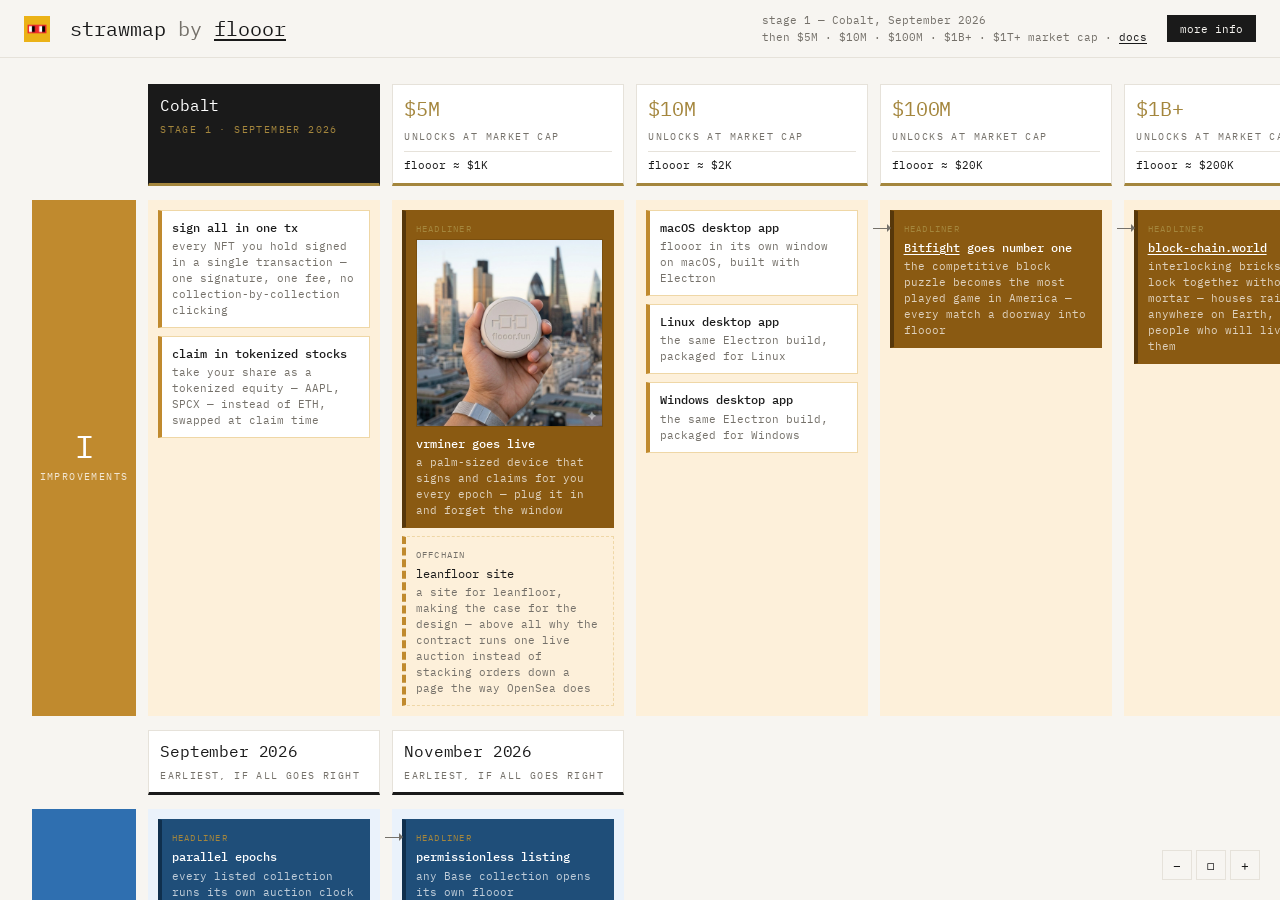
==== index.html @ d6b33f7a "Show the flooor price under each market cap $1M of market cap is a $200 flooor, so each stage head n" ====
<!DOCTYPE html>
<html lang="en">
<head>
  <meta charset="UTF-8">
  <meta name="viewport" content="width=device-width, initial-scale=1.0">
  <title>flooor strawmap — draft protocol roadmap</title>
  <meta name="description" content="A work-in-progress draft roadmap for the flooor protocol on Base. Stage 1 is Cobalt in September 2026; the stages after it unlock at $5M, $10M, $100M, $1B+ and $1T+ market cap. Covering the improvements and listings layers.">
  <meta name="keywords" content="flooor, flooor.fun, roadmap, strawmap, NFT auction, Base, royalties, sign and claim, vault, market cap milestones, protocol roadmap">
  <meta name="author" content="flooor">

  <!-- Open Graph -->
  <meta property="og:type" content="website">
  <meta property="og:title" content="flooor strawmap — draft protocol roadmap">
  <meta property="og:description" content="A strawman roadmap for the flooor protocol. Cobalt in September, then $5M, $10M, $100M, $1B+ and $1T+ market cap.">
  <meta property="og:url" content="https://omgbbqhaxx.github.io/flooorstrawmap/">
  <meta property="og:site_name" content="flooor strawmap">
  <meta property="og:image" content="https://omgbbqhaxx.github.io/flooorstrawmap/og-card.png">
  <meta property="og:image:width" content="1200">
  <meta property="og:image:height" content="630">

  <!-- Twitter Card -->
  <meta name="twitter:card" content="summary_large_image">
  <meta name="twitter:title" content="flooor strawmap — draft protocol roadmap">
  <meta name="twitter:description" content="A strawman roadmap for the flooor protocol. Cobalt in September, then $5M, $10M, $100M, $1B+ and $1T+ market cap.">
  <meta name="twitter:image" content="https://omgbbqhaxx.github.io/flooorstrawmap/og-card.png">

  <!-- Favicon (SVG) -->
  <link rel="icon" type="image/png" href="logo.png">

  <!-- Canonical -->
  <link rel="canonical" href="https://omgbbqhaxx.github.io/flooorstrawmap/">

  <link rel="stylesheet" href="shared.css">
  <style>
    body { overflow: hidden; }

    /* ── Site Header ── */
    .site-header {
      position: fixed;
      top: 0; left: 0; right: 0;
      z-index: 100;
      display: flex;
      align-items: center;
      gap: 1.25rem;
      padding: 0.75rem 1.5rem;
      background: rgba(247, 245, 241, 0.92);
      backdrop-filter: blur(8px);
      border-bottom: 1px solid var(--hairline);
    }
    .site-header .brand-logo { height: 26px; width: auto; flex-shrink: 0; }
    .site-header .header-title {
      font-size: 1.25rem;
      font-weight: 400;
      color: var(--fg);
      line-height: 1.2;
    }
    .site-header .header-title span { color: var(--fg-dim); }
    .site-header .header-title a {
      color: var(--fg);
      text-decoration: underline;
      text-underline-offset: 3px;
    }
    .site-header .header-meta {
      margin-left: auto;
      display: flex;
      gap: 1.75rem;
      font-size: 0.6875rem;
      color: var(--fg-dim);
      flex-shrink: 0;
    }
    .site-header .header-meta div { line-height: 1.5; }
    .site-header .header-meta a {
      color: var(--fg);
      text-decoration: underline;
      text-underline-offset: 2px;
    }

    /* ── Full-screen map ── */
    .map {
      position: fixed;
      inset: 0;
      top: 52px;
      background: var(--bg);
      overflow: auto;
      cursor: grab;
      overscroll-behavior: contain;
    }
    .map.dragging { cursor: grabbing; }
    .map-inner {
      padding: 2rem 2rem 5rem;
      width: max-content;
      transform-origin: 0 0;
    }

    /* ── Layer palettes ── */
    :root {
      --l-band:  #eaf2fb;  --l-line: #b7d1ec;  --l-ink: #1f4e79;  --l-chip: #2f6fb0;
      --r-band:  #f6ffdb;  --r-line: #dcf39a;  --r-ink: #2c3d00;  --r-chip: #cdff04;
      --i-band:  #fdf0da;  --i-line: #efd7a6;  --i-ink: #8a5a12;  --i-chip: #c08a2e;
    }

    /* ── Grid ── */
    .grid {
      display: grid;
      grid-template-columns: 104px repeat(6, 232px);
      column-gap: 12px;
      row-gap: 14px;
      align-items: stretch;
    }

    .corner { border: 0; }

    .col-head {
      padding: 0.45rem 0.7rem 0.5rem;
      background: #fff;
      border: 1px solid var(--hairline);
      border-bottom: 3px solid var(--fg);
      display: flex;
      flex-direction: column;
      gap: 2px;
    }
    .col-head .name { font-size: 1rem; letter-spacing: -0.01em; }
    .col-head .date {
      font-size: 0.625rem;
      text-transform: uppercase;
      letter-spacing: 0.14em;
      color: var(--fg-dim);
    }
    .col-head.is-next {
      background: var(--fg);
      border-color: var(--fg);
      border-bottom-color: var(--gold);
    }
    .col-head.is-next .name { color: #fff; }
    .col-head.is-next .date { color: var(--gold); }
    .col-head .floor {
      margin-top: 4px;
      padding-top: 4px;
      border-top: 1px solid var(--hairline);
      font-size: 0.6875rem;
      color: var(--fg);
    }
    .col-head.is-cap { border-bottom-color: var(--gold); }
    .col-head.is-cap .name { color: var(--gold); font-size: 1.25rem; }

    /* ── Month band — same treatment as the stage heads ── */
    .col-head.is-month { align-self: end; }

    /* ── Row labels ── */
    .row-label {
      display: flex;
      flex-direction: column;
      justify-content: center;
      align-items: center;
      gap: 6px;
      padding: 0.75rem 0.25rem;
      color: #fff;
      text-align: center;
    }
    .row-label .letter { font-size: 2rem; line-height: 1; }
    .row-label .what {
      font-size: 0.625rem;
      text-transform: uppercase;
      letter-spacing: 0.14em;
      color: rgba(255, 255, 255, 0.8);
    }
    .row-label--l { background: var(--l-chip); }
    .row-label--r {
      background: var(--r-chip);
      color: #1a1a1a;
      grid-column: 1;
      grid-row: 5;
    }
    .row-label--r .what { color: rgba(26, 26, 26, 0.68); }
    .row-label--i { background: var(--i-chip); }

    /* ── Cells ── */
    .cell {
      display: flex;
      flex-direction: column;
      gap: 8px;
      padding: 10px;
      position: relative;
    }
    .cell--l { background: var(--l-band); }
    .cell--r { background: var(--r-band); grid-row: 5; }
    .cell--i { background: var(--i-band); }

    /* ── Boxes ── */
    .box {
      position: relative;
      background: #fff;
      padding: 0.5rem 0.6rem;
      font-size: 0.75rem;
      line-height: 1.45;
      border: 1px solid var(--hairline);
      border-left: 4px solid var(--hairline);
    }
    .cell--l .box { border-color: var(--l-line); border-left-color: var(--l-chip); }
    .cell--r .box { border-color: var(--r-line); border-left-color: var(--r-chip); }
    .cell--i .box { border-color: var(--i-line); border-left-color: var(--i-chip); }

    .box img {
      display: block;
      width: 100%;
      height: auto;
      margin-bottom: 0.5rem;
      border: 1px solid rgba(0, 0, 0, 0.12);
    }
    .box .t { display: block; font-weight: 500; }
    .box .n { display: block; margin-top: 3px; font-size: 0.6875rem; color: var(--fg-dim); }
    .box .tag {
      display: inline-block;
      margin-bottom: 4px;
      font-size: 0.5625rem;
      text-transform: uppercase;
      letter-spacing: 0.14em;
    }

    /* headliners — saturated layer color */
    .box--head { color: #fff; border-width: 1px; border-left-width: 4px; }
    .box--head .t, .box--head .t a { color: #fff; }
    .box a {
      color: inherit;
      text-decoration: underline;
      text-underline-offset: 2px;
      text-decoration-thickness: 1px;
    }
    .cell--l .box--head { background: var(--l-ink); border-color: var(--l-ink); border-left-color: #0f2f4d; }
    .cell--r .box--head { background: var(--r-ink); border-color: var(--r-ink); border-left-color: var(--r-chip); }
    .cell--i .box--head { background: var(--i-ink); border-color: var(--i-ink); border-left-color: #56370a; }
    .box--head .n { color: rgba(255, 255, 255, 0.72); }
    .box--head .tag { color: var(--gold); }

    /* offchain — dashed, no fill */
    .box--off { background: transparent; border-style: dashed; border-left-style: dashed; }
    .box--off .t { font-weight: 400; }
    .box--off .tag { color: var(--fg-dim); }


    /* dependency arrow into the previous column */
    .box--dep::before {
      content: '';
      position: absolute;
      left: -21px;
      top: 1.05rem;
      width: 17px;
      height: 1px;
      background: var(--fg-dim);
    }
    .box--dep::after {
      content: '';
      position: absolute;
      left: -7px;
      top: 0.8rem;
      border: 4px solid transparent;
      border-left-color: var(--fg-dim);
    }

    /* ── North stars ── */
    .row-label--n {
      background: #111;
      grid-column: 1;
      grid-row: 6;
    }
    .nsband {
      grid-column: 2 / span 6;
      grid-row: 6;
      background: #111;
      padding: 12px;
      display: flex;
      gap: 10px;
    }
    .nsband .ns { flex: 1; }
    .ns {
      flex: 1;
      display: flex;
      flex-direction: column;
      justify-content: center;
      background: #000;
      color: #fff;
      border-left: 4px solid var(--gold);
      padding: 0.55rem 0.7rem;
      font-size: 0.8125rem;
      line-height: 1.4;
    }
    .ns .step {
      display: inline-block;
      min-width: 1.15rem;
      margin-right: 0.4rem;
      color: var(--gold);
      font-size: 0.6875rem;
    }
    .ns a { color: inherit; text-decoration: underline; text-underline-offset: 2px; }
    .ns small {
      display: block;
      margin-top: 3px;
      font-size: 0.6875rem;
      color: rgba(255, 255, 255, 0.6);
    }

    /* ── Tasks ── */
    .row-label--t {
      background: #1a1a1a;
      grid-column: 1;
      grid-row: 7;
    }
    .tasksband {
      grid-column: 2 / span 6;
      grid-row: 7;
      background: #1a1a1a;
      padding: 12px;
      display: flex;
      gap: 10px;
    }
    .task {
      flex: 1;
      position: relative;
      display: flex;
      flex-direction: column;
      justify-content: center;
      background: transparent;
      border: 1px solid rgba(255, 255, 255, 0.16);
      padding: 0.55rem 0.7rem 0.55rem 2.1rem;
      color: #fff;
      font-size: 0.8125rem;
      line-height: 1.4;
    }
    .task .box-check {
      position: absolute;
      left: 0.7rem;
      top: 0.55rem;
      font-size: 0.875rem;
      color: rgba(255, 255, 255, 0.4);
    }
    .task-t { display: block; }
    .task-n {
      display: block;
      margin-top: 3px;
      font-size: 0.6875rem;
      color: rgba(255, 255, 255, 0.6);
    }
    .task-r {
      display: block;
      margin-top: 5px;
      font-size: 0.625rem;
      text-transform: uppercase;
      letter-spacing: 0.1em;
      color: rgba(255, 255, 255, 0.45);
    }

    /* ── Legend ── */
    .legend {
      margin-top: 1.5rem;
      display: flex;
      flex-wrap: wrap;
      gap: 1.25rem;
      align-items: center;
      font-size: 0.6875rem;
      color: var(--fg-dim);
      border-top: 1px solid var(--hairline);
      padding-top: 0.75rem;
      padding-right: 7rem;
      max-width: 1620px;
    }
    .legend .key { display: inline-flex; align-items: center; gap: 0.45rem; }
    .swatch {
      width: 22px; height: 12px;
      border: 1px solid var(--l-line);
      border-left: 3px solid var(--l-chip);
      background: #fff;
    }
    .swatch--head { background: var(--l-ink); border-color: var(--l-ink); border-left-color: #0f2f4d; }
    .swatch--off { background: transparent; border-style: dashed; }
    .swatch--ns { background: #000; border-color: #000; border-left-color: var(--gold); }
    .swatch--arrow { border: 0; background: transparent; width: 22px; text-align: center; }
    .legend .rev { margin-left: auto; color: var(--faint); }


    /* ── Zoom ── */
    .zoom {
      position: fixed;
      right: 1.25rem;
      bottom: 1.25rem;
      z-index: 120;
      display: flex;
      gap: 4px;
    }
    .zoom button {
      width: 30px; height: 30px;
      background: var(--bg);
      border: 1px solid var(--hairline);
      color: var(--fg);
      font-family: var(--font-body);
      font-size: 0.8125rem;
      cursor: pointer;
    }
    .zoom button:hover { border-color: var(--fg); }

    /* ── Toggle button ── */
    .toggle-btn {
      background: var(--fg);
      color: var(--bg);
      border: 1px solid var(--fg);
      padding: 0.35rem 0.75rem;
      font-family: var(--font-body);
      font-size: 0.6875rem;
      cursor: pointer;
      flex-shrink: 0;
    }
    .toggle-btn:hover { opacity: 0.8; }

    /* ── Scrim ── */
    .scrim {
      position: fixed;
      inset: 0;
      z-index: 300;
      background: rgba(26, 26, 26, 0.15);
      opacity: 0;
      pointer-events: none;
      transition: opacity 0.35s ease;
    }
    .scrim.open { opacity: 1; pointer-events: auto; }

    /* ── Sidebar ── */
    .sidebar {
      position: fixed;
      top: 0; right: 0; bottom: 0;
      z-index: 400;
      width: min(420px, 90vw);
      background: rgba(247, 245, 241, 0.86);
      backdrop-filter: blur(16px);
      transform: translateX(100%);
      transition: transform 0.4s cubic-bezier(0.34, 1.56, 0.64, 1);
      overflow-y: auto;
      padding: var(--space-md);
      display: flex;
      flex-direction: column;
    }
    .sidebar.open { transform: translateX(0); }
    .sidebar-close {
      align-self: flex-end;
      background: var(--fg);
      color: var(--bg);
      border: 1px solid var(--fg);
      font-family: var(--font-body);
      font-size: 0.6875rem;
      padding: 0.35rem 0.75rem;
      cursor: pointer;
      margin-bottom: var(--space-md);
    }
    .sidebar-close:hover { opacity: 0.8; }
    .sidebar ol, .sidebar ul { padding-left: 1.5rem; margin: 0.5rem 0; }
    .sidebar li { margin-bottom: 0.5rem; }

    /* ── Footer (mobile only) ── */
    .site-footer { display: none; }

    @media (max-width: 768px) {
      .site-header { gap: 0.75rem; }
      .site-header .header-meta { display: none; }
      .site-header .header-title { flex: 1; font-size: 1rem; }
      .site-header .toggle-btn { display: none; }
      .zoom { bottom: 3.75rem; }
      .site-footer {
        display: flex;
        position: fixed;
        bottom: 0; left: 0; right: 0;
        z-index: 100;
        padding: 0.6rem 1.5rem;
        background: rgba(247, 245, 241, 0.92);
        backdrop-filter: blur(8px);
        border-top: 1px solid var(--hairline);
        font-size: 0.6875rem;
        color: var(--fg-dim);
        justify-content: space-between;
        align-items: center;
      }
      .site-footer div { line-height: 1.5; }
      .site-footer a { color: var(--fg); text-decoration: underline; text-underline-offset: 2px; }
    }
  </style>
</head>
<body>

  <!-- Header -->
  <header class="site-header">
    <img src="logo.png" alt="flooor" class="brand-logo">
    <div class="header-title">
      strawmap <span>by</span> <a href="https://flooor.fun" target="_blank">flooor</a>
    </div>
    <div class="header-meta">
      <div>
        <div class="label">stage 1 — Cobalt, September 2026</div>
        <div>then $5M · $10M · $100M · $1B+ · $1T+ market cap · <a href="https://vrnouns.gitbook.io/flooor" target="_blank">docs</a></div>
      </div>
    </div>
    <div style="flex-shrink:0">
      <button class="toggle-btn" id="toggleBtn">more info</button>
    </div>
  </header>

  <!-- Full-screen map -->
  <div class="map" id="map">
    <div class="map-inner" id="mapInner">
      <div class="grid">

        <!-- ── Column heads ── -->
        <div class="corner"></div>
        <div class="col-head is-next">
          <div class="name">Cobalt</div>
          <div class="date">stage 1 &middot; September 2026</div>
        </div>
        <div class="col-head is-cap">
          <div class="name">$5M</div>
          <div class="date">unlocks at market cap</div>
          <div class="floor">flooor &asymp; $1K</div>
        </div>
        <div class="col-head is-cap">
          <div class="name">$10M</div>
          <div class="date">unlocks at market cap</div>
          <div class="floor">flooor &asymp; $2K</div>
        </div>
        <div class="col-head is-cap">
          <div class="name">$100M</div>
          <div class="date">unlocks at market cap</div>
          <div class="floor">flooor &asymp; $20K</div>
        </div>
        <div class="col-head is-cap">
          <div class="name">$1B+</div>
          <div class="date">unlocks at market cap</div>
          <div class="floor">flooor &asymp; $200K</div>
        </div>
        <div class="col-head is-cap">
          <div class="name">$1T+</div>
          <div class="date">unlocks at market cap</div>
          <div class="floor">flooor &asymp; $200M</div>
        </div>

        <!-- ── I — improvements layer ── -->
        <div class="row-label row-label--i">
          <div class="letter">I</div>
          <div class="what">improvements</div>
        </div>
        <div class="cell cell--i">
          <div class="box"><span class="t">sign all in one tx</span><span class="n">every NFT you hold signed in a single transaction — one signature, one fee, no collection-by-collection clicking</span></div>
          <div class="box"><span class="t">claim in tokenized stocks</span><span class="n">take your share as a tokenized equity — AAPL, SPCX — instead of ETH, swapped at claim time</span></div>
        </div>
        <div class="cell cell--i">
          <div class="box box--head"><span class="tag">headliner</span><img src="vrminer.jpeg" alt="the flooor miner, palm-sized, held against a city skyline"><span class="t">vrminer goes live</span><span class="n">a palm-sized device that signs and claims for you every epoch — plug it in and forget the window</span></div>
          <div class="box box--off"><span class="tag">offchain</span><span class="t">leanfloor site</span><span class="n">a site for leanfloor, making the case for the design — above all why the contract runs one live auction instead of stacking orders down a page the way OpenSea does</span></div>
        </div>
        <div class="cell cell--i">
          <div class="box"><span class="t">macOS desktop app</span><span class="n">flooor in its own window on macOS, built with Electron</span></div>
          <div class="box"><span class="t">Linux desktop app</span><span class="n">the same Electron build, packaged for Linux</span></div>
          <div class="box"><span class="t">Windows desktop app</span><span class="n">the same Electron build, packaged for Windows</span></div>
        </div>
        <div class="cell cell--i">
          <div class="box box--head box--dep"><span class="tag">headliner</span><span class="t"><a href="https://omgbbqhaxx.github.io/Bitfight/" target="_blank">Bitfight</a> goes number one</span><span class="n">the competitive block puzzle becomes the most played game in America — every match a doorway into flooor</span></div>
        </div>
        <div class="cell cell--i">
          <div class="box box--head box--dep"><span class="tag">headliner</span><span class="t"><a href="https://block-chain.world" target="_blank">block-chain.world</a></span><span class="n">interlocking bricks that lock together without mortar — houses raised anywhere on Earth, by the people who will live in them</span></div>
        </div>
        <div class="cell cell--i">
          <div class="box"><span class="t"><a href="https://omgbbqhaxx.github.io/nounfusor/" target="_blank">nounfusor</a></span><span class="n">deuterium nuclear fusion reactor infrastructure for everyone, switched on</span></div>
          <div class="box box--head box--dep"><span class="tag">headliner</span><span class="t">intercontinental rocket shipping</span><span class="n">reusable rockets moving freight continent to continent — land, refuel, fly again the same day</span></div>
        </div>

        <!-- ── month band, between the two layers ── -->
        <div class="corner"></div>
        <div class="col-head is-month">
          <div class="name">September 2026</div>
          <div class="date">earliest, if all goes right</div>
        </div>
        <div class="col-head is-month">
          <div class="name">November 2026</div>
          <div class="date">earliest, if all goes right</div>
        </div>
        <div class="corner"></div>
        <div class="corner"></div>
        <div class="corner"></div>
        <div class="corner"></div>

        <!-- ── B — base listings layer ── -->
        <div class="row-label row-label--l">
          <div class="letter">B</div>
          <div class="what">base listings</div>
        </div>
        <div class="cell cell--l">
          <div class="box box--head"><span class="tag">headliner</span><span class="t">parallel epochs</span><span class="n">every listed collection runs its own auction clock</span></div>
          <div class="box"><span class="t">guarded sign &amp; claim</span><span class="n">pre-flight simulation, decoded reverts</span></div>
          <div class="box"><span class="t">anti-snipe extension</span><span class="n">late bid pushes settlement by a few minutes</span></div>
        </div>
        <div class="cell cell--l">
          <div class="box box--head box--dep"><span class="tag">headliner</span><span class="t">permissionless listing</span><span class="n">any Base collection opens its own flooor</span></div>
          <div class="box"><span class="t">bid escrow &amp; auto-refund</span><span class="n">outbid funds return in the same tx</span></div>
          <div class="box box--off"><span class="tag">offchain</span><span class="t">listing review queue</span><span class="n">spam and copymint filtering</span></div>
        </div>


        <!-- ── R — robinhood layer ── -->
        <div class="row-label row-label--r">
          <div class="letter">R</div>
          <div class="what">robinhood</div>
        </div>
        <div class="cell cell--r">
          <div class="box box--head"><span class="tag">headliner</span><span class="t">robinhood tokenized stocks</span><span class="n">the equities behind a claim — AAPL, SPCX and the rest — sourced as Robinhood tokenized stock</span></div>
        </div>

        <!-- ── north stars, a band under the timeline ── -->
        <div class="row-label row-label--n">
          <div class="letter">E</div>
          <div class="what">ethereum</div>
        </div>
        <div class="nsband">
          <div class="ns"><span class="step">1</span>Ethereum mainnet<small>the auction contract deployed on L1, next to the collections flooor wants — Base stays the cheap default</small></div>
          <div class="ns"><span class="step">2</span>Nouns<small>a flooor for <a href="https://nouns.wtf" target="_blank">nouns.wtf</a>, running beside the DAO's own one-Noun-a-day auction</small></div>
          <div class="ns"><span class="step">3</span>MAYC<small>the first Yuga-scale listing — a Mutant floor that prints daily instead of on every marketplace's whim</small></div>
          <div class="ns"><span class="step">4</span>BAYC<small>10,000 Apes, the floor the whole market quotes, set once a day by an auction</small></div>
          <div class="ns"><span class="step">5</span>CryptoPunks<small>the oldest floor onchain and the hardest to earn — the listing that proves the model</small></div>
        </div>

        <!-- ── tasks, a band under the map ── -->
        <div class="row-label row-label--t">
          <div class="letter">T</div>
          <div class="what">tasks</div>
        </div>
        <div class="tasksband">
          <div class="task">
            <span class="box-check">&#9633;</span>
            <span class="task-t">reach the Warplets holders</span>
            <span class="task-n">cast on Farcaster so every Warplets owner knows they can sign and claim their share through flooor</span>
            <span class="task-r">reward &mdash; a cut of the epochs it brings in</span>
          </div>
        </div>
      </div>

      <!-- Legend -->
      <div class="legend">
        <span class="key"><span class="swatch swatch--head"></span> headliner — one per layer, per release</span>
        <span class="key"><span class="swatch"></span> onchain upgrade</span>
        <span class="key"><span class="swatch swatch--off"></span> offchain work</span>
        <span class="key"><span class="swatch swatch--ns"></span> north star</span>
        <span class="key"><span class="swatch swatch--arrow">→</span> builds on the box to its left</span>
        <span class="rev">draft · rev. 2026-08-29 · stages unlock at market cap, not on a date</span>
      </div>
    </div>
  </div>

  <!-- Zoom -->
  <div class="zoom">
    <button id="zoomOut" aria-label="Zoom out">−</button>
    <button id="zoomReset" aria-label="Reset zoom">◻</button>
    <button id="zoomIn" aria-label="Zoom in">+</button>
  </div>

  <!-- Scrim -->
  <div class="scrim" id="scrim"></div>

  <!-- Sidebar -->
  <aside class="sidebar" id="sidebar" role="complementary" aria-label="About the flooor strawmap">
    <button class="sidebar-close" id="closeBtn" aria-label="Close sidebar">close ×</button>

    <p style="font-size: 1rem; margin-bottom: var(--space-sm);">
      Introducing the flooor strawmap, a strawman roadmap for the
      <a href="https://flooor.fun" target="_blank">flooor</a> protocol on Base.
    </p>
    <p style="font-size: 1rem; margin-bottom: var(--space-md);">
      Cobalt is stage 1 and lands in September. Everything after it unlocks at a market cap — $5M, $10M, $100M —
      rather than on a date.
    </p>

    <h2 style="margin-top: var(--space-md); font-size: 1.5rem;">FAQ</h2>
    <dl class="faq-list">
      <dt>What is the strawmap?</dt>
      <dd>
        A single page that puts every planned flooor upgrade — the improvements people actually touch, and the
        listings the auction runs on — on one timeline. It exists so a change in one layer can be read against
        everything it depends on, instead of living in a separate thread.
      </dd>

      <dt>Who is this for?</dt>
      <dd>
        Holders, bidders, collection creators, and anyone building on top of the flooor contract. It is dense on
        purpose. If you just want to bid, sign, and claim, go to
        <a href="https://flooor.fun" class="link-out">flooor.fun</a>; the
        <a href="https://vrnouns.gitbook.io/flooor" class="link-out">documentation</a> covers the mechanics.
      </dd>

      <dt>What is shipping next?</dt>
      <dd>
        <p><strong>Stage 1 — Cobalt, September 2026.</strong></p>
        <ul>
          <li><strong>sign all in one tx</strong> — every NFT you hold signed in a single transaction: one signature, one fee, no clicking through collection after collection</li>
          <li><strong>claim in tokenized stocks</strong> — take the day's share as a tokenized equity, AAPL or SPCX, instead of ETH</li>
          <li><strong>parallel epochs</strong> — each listed collection runs its own auction clock rather than sharing one</li>
        </ul>
      </dd>

      <dt>What do the columns represent?</dt>
      <dd>
        <p>Stages, not dates. Cobalt is stage 1 and the one column that is already being built. What is live today
        isn't on the map — the map is what comes next.</p>
        <p>The month band running between the two layers is the earliest a stage could land if everything goes
        right. Only the near ones carry a month — past those, a date would be invention rather than information.
        It is a reading aid either way: the market cap is still what opens the column.</p>
        <p>Everything after Cobalt is gated on protocol market cap rather than a quarter: the $5M, $10M, $100M, $1B+ and $1T+
        columns unlock when flooor reaches that market cap. The figure under each one is what a single flooor is
        worth at that level — $1M of market cap is a $200 flooor, and it scales from there. Each one is a bigger surface to pay for and a bigger
        vault to defend, so the scope inside it is sized to what the protocol can carry at that point.</p>
      </dd>

      <dt>What do the rows and colors represent?</dt>
      <dd>
        <p>Upgrades are grouped into two layers: improvements (I) and listings (L). Dark boxes are headliners and
        dashed boxes are offchain work. Two bands sit outside the timeline, under the map: the north stars
        (E — ethereum), and the tasks (T).</p>
        <p>Stages run left to right, and an arrow marks a box that builds on the one to its left. Anything to
        the right of Cobalt is scope, not schedule.</p>
      </dd>

      <dt>What are headliners?</dt>
      <dd>
        The one upgrade per layer that a release is actually about. Capping it at one keeps the cadence honest:
        a release ships when its three headliners are done, and smaller items ride along if they are ready.
      </dd>

      <dt>Who fills the daily vault?</dt>
      <dd>
        <p>The vault is fed by the 5% royalty on every sale, and split among everyone who signs that day. The plan
        is that anyone can also <strong>sponsor a day</strong> — top up a chosen day's vault directly, with the day
        showing who funded it and for how much.</p>
        <p>No sponsor has signed up yet, and sponsored days are not live.</p>
      </dd>

      <dt>What is in the last column?</dt>
      <dd>
        <p>The furthest things the protocol could pay for. At $1T+ the vault is holding a century of daily flow
        rather than a season's, and the column asks what a floor that large is actually good for:
        <a href="https://omgbbqhaxx.github.io/nounfusor/" target="_blank">nounfusor</a>, deuterium fusion reactor
        infrastructure for everyone, and intercontinental shipping on reusable rockets — freight moved continent to continent, the rocket landed, refuelled and flown again the same day.</p>
        <p>It is deliberately far out. That is what the last column is for.</p>
      </dd>

      <dt>What are the north stars?</dt>
      <dd>
        <p>Five listings, in order of how hard they are to earn. None of them carries a date, and none of them is
        promised — each one is a collection that has to want a daily floor, and a protocol big enough to be worth
        saying yes to.</p>
        <ul>
          <li><strong>1. Ethereum mainnet:</strong> the auction contract deployed on L1, next to the collections
          flooor wants. Base stays the cheap default; L1 is where the blue chips already sit.</li>
          <li><strong>2. Nouns:</strong> a flooor for <a href="https://nouns.wtf" target="_blank">nouns.wtf</a>,
          running beside the DAO's own one-Noun-a-day auction. The closest thing to flooor that already exists,
          which makes it the natural first neighbour.</li>
          <li><strong>3. MAYC:</strong> the first Yuga-scale listing — a Mutant floor that prints daily instead of
          on whatever a marketplace feels like showing.</li>
          <li><strong>4. BAYC:</strong> 10,000 Apes, the floor the whole market quotes. Setting it once a day by
          auction rather than by the cheapest listing is the point.</li>
          <li><strong>5. CryptoPunks:</strong> the oldest floor onchain and the hardest to earn. If Punks run a
          flooor, the model is proven.</li>
        </ul>
      </dd>

      <dt>Why market cap instead of dates?</dt>
      <dd>
        <p>Because a date is a guess and a market cap is a fact. The work to the right of Cobalt only makes sense
        with the holders, volume and vault that a larger protocol brings — permissionless listing needs collections
        that want in, multi-chain needs a treasury that can carry more than one deployment.</p>
        <p>So the columns are ordered but not scheduled. $5M could arrive before Cobalt ships, or long after.
        The map says what happens at each level, not when the level arrives.</p>
      </dd>

      <dt>Why "strawmap"?</dt>
      <dd>
        <p>A portmanteau of "strawman" and "roadmap". The strawman qualifier is deliberate:</p>
        <ol>
          <li>It is a discussion starter. Publishing a shape people can argue with beats publishing nothing.</li>
          <li>It is a work in progress. Scope moves between releases, and items get dropped when they turn out not to matter.</li>
        </ol>
        <p>The strawmap is not a prediction. It is one coherent path among many.</p>
      </dd>

      <dt>What is the tasks column?</dt>
      <dd>
        <p>The one band anyone can act on today. North stars are what the protocol owes you; tasks are what you
        can do without waiting for a release — bring signers, hold a streak, sponsor a day, bring a collection,
        bid across every clock. Each one carries what it earns.</p>
        <p>The current list is a draft, and the rewards are not live yet. If a task is worth doing but isn't up
        there, say so and it goes up.</p>
      </dd>

      <dt>Will it change?</dt>
      <dd>
        Yes. Expect a revision at least every quarter, with the date noted in the legend at the bottom of the map.
      </dd>

      <dt>Can I share feedback?</dt>
      <dd>
        Please do — especially if you hold, bid, or build on flooor. Open an issue on
        <a href="https://github.com/omgbbqhaxx/flooor" target="_blank">GitHub</a> or reply to
        <a href="https://x.com/flooordotfun" target="_blank">@flooordotfun</a>.
      </dd>
    </dl>

    <p style="margin-top: var(--space-md); font-size: 0.875rem;">
      <a href="https://flooor.fun" class="link-out">Go to the live auction</a>
    </p>
  </aside>

  <!-- Footer (mobile only) -->
  <footer class="site-footer">
    <div>
      <div class="label">stage 1 — Cobalt, September 2026</div>
      <div>then $5M · $10M · $100M · $1B+ · $1T+ market cap</div>
    </div>
    <button class="toggle-btn" id="toggleBtnFooter">+ info</button>
  </footer>

  <script>
    const sidebar  = document.getElementById('sidebar');
    const scrim    = document.getElementById('scrim');
    const toggle   = document.getElementById('toggleBtn');
    const closeBtn = document.getElementById('closeBtn');

    function openSidebar() {
      sidebar.classList.add('open');
      scrim.classList.add('open');
      sidebar.focus();
      history.replaceState(null, '', '#faq');
    }

    function closeSidebar() {
      sidebar.classList.remove('open');
      scrim.classList.remove('open');
      history.replaceState(null, '', location.pathname + location.search);
    }

    const toggleFooter = document.getElementById('toggleBtnFooter');

    toggle.addEventListener('click', openSidebar);
    toggleFooter.addEventListener('click', openSidebar);
    closeBtn.addEventListener('click', closeSidebar);
    scrim.addEventListener('click', closeSidebar);

    document.addEventListener('keydown', (e) => {
      if (e.key === 'Escape' && sidebar.classList.contains('open')) closeSidebar();
    });

    if (window.location.hash === '#faq') openSidebar();

    // ── Drag to pan ──
    const map = document.getElementById('map');
    let down = false, sx = 0, sy = 0, sl = 0, st = 0;

    map.addEventListener('pointerdown', (e) => {
      if (e.target.closest('a, button')) return;
      down = true;
      sx = e.clientX; sy = e.clientY;
      sl = map.scrollLeft; st = map.scrollTop;
      map.classList.add('dragging');
      map.setPointerCapture(e.pointerId);
    });
    map.addEventListener('pointermove', (e) => {
      if (!down) return;
      map.scrollLeft = sl - (e.clientX - sx);
      map.scrollTop  = st - (e.clientY - sy);
    });
    ['pointerup', 'pointercancel'].forEach((ev) =>
      map.addEventListener(ev, () => { down = false; map.classList.remove('dragging'); })
    );

    // ── Zoom ──
    const inner = document.getElementById('mapInner');
    let scale = 1;
    function applyScale() {
      inner.style.transform = 'scale(' + scale + ')';
      inner.style.width = (100 / scale) + '%';
      inner.style.minWidth = 'max-content';
    }
    document.getElementById('zoomIn').addEventListener('click', () => { scale = Math.min(1.6, scale + 0.1); applyScale(); });
    document.getElementById('zoomOut').addEventListener('click', () => { scale = Math.max(0.5, scale - 0.1); applyScale(); });
    document.getElementById('zoomReset').addEventListener('click', () => { scale = 1; applyScale(); });
  </script>
</body>
</html>
---- shared.css ----
/* ── Fonts ── */
@import url('https://fonts.googleapis.com/css2?family=IBM+Plex+Mono:ital,wght@0,400;0,500;1,400&display=swap');

/* ── Design Tokens ── */
:root {
  --bg:      #f7f5f1;
  --fg:      #1a1a1a;
  --fg-dim:  #75716a;
  --faint:   #a8a39b;
  --hairline:#e6e2da;
  --gold:    #a4863d;
  --accent:  #75716a;
  --accent-dim: rgba(164, 134, 61, 0.10);
  --surface: rgba(247, 245, 241, 0.92);
  --font-heading: 'IBM Plex Mono', 'Menlo', monospace;
  --font-body:    'IBM Plex Mono', 'Menlo', monospace;
  --max-prose: 680px;
  --space-xs: 0.5rem;
  --space-sm: 1rem;
  --space-md: 2rem;
  --space-lg: 4rem;
  --space-xl: 6rem;
}

/* ── Reset ── */
*, *::before, *::after { box-sizing: border-box; margin: 0; padding: 0; }

html {
  font-size: 16px;
  scroll-behavior: smooth;
  -webkit-font-smoothing: antialiased;
}

body {
  background: var(--bg);
  color: var(--fg);
  font-family: var(--font-body);
  font-size: 0.9375rem;
  line-height: 1.7;
}

/* ── Typography ── */
h1 {
  font-family: var(--font-heading);
  font-weight: 400;
  font-size: clamp(2rem, 5vw, 3.5rem);
  line-height: 1.15;
  letter-spacing: -0.01em;
}

h2 {
  font-family: var(--font-body);
  font-weight: 500;
  font-size: 0.75rem;
  text-transform: uppercase;
  letter-spacing: 0.15em;
  color: var(--accent);
  margin-bottom: var(--space-sm);
}

p { margin-bottom: var(--space-sm); }

a {
  color: var(--accent);
  text-decoration-thickness: 1px;
  text-underline-offset: 3px;
  transition: opacity 0.2s;
}
a:hover { opacity: 0.75; }

/* ── Shared Components ── */

/* Warning block */
.warning {
  border-left: 3px solid var(--accent);
  background: var(--accent-dim);
  padding: var(--space-sm) var(--space-md);
  margin: var(--space-md) 0;
  font-size: 0.875rem;
  border-radius: 0 4px 4px 0;
}

/* Outbound link */
.link-out {
  display: inline-flex;
  align-items: center;
  gap: 0.35em;
  font-size: 0.875rem;
}
.link-out::after {
  content: '↗';
  font-size: 0.75em;
  opacity: 0.6;
}

/* FAQ list */
.faq-list { margin-top: var(--space-md); }

.faq-list dt {
  font-family: var(--font-heading);
  font-size: 1.25rem;
  color: var(--fg);
  margin-top: var(--space-md);
  padding-top: var(--space-md);
  border-top: 1px solid rgba(0, 0, 0, 0.1);
}
.faq-list dt:first-child {
  border-top: none;
  padding-top: 0;
  margin-top: 0;
}

.faq-list dd {
  margin-top: var(--space-xs);
  color: var(--fg-dim);
  font-size: 0.875rem;
  line-height: 1.75;
}

/* ── Scroll Reveal ── */
.reveal {
  opacity: 0;
  transform: translateY(20px);
  transition: opacity 0.6s ease, transform 0.6s ease;
}
.reveal.visible {
  opacity: 1;
  transform: translateY(0);
}

/* ── Scroll hint animation ── */
@keyframes pulse-line {
  0%, 100% { opacity: 0.3; transform: scaleY(0.6); }
  50%      { opacity: 1;   transform: scaleY(1); }
}

.scroll-hint {
  position: absolute;
  bottom: 2rem;
  left: 50%;
  transform: translateX(-50%);
  display: flex;
  flex-direction: column;
  align-items: center;
  gap: 0.5rem;
}
.scroll-hint span {
  display: block;
  width: 2px;
  height: 32px;
  background: var(--accent);
  animation: pulse-line 2s ease-in-out infinite;
}
.scroll-hint small {
  font-size: 0.6875rem;
  text-transform: uppercase;
  letter-spacing: 0.15em;
  color: var(--fg-dim);
}
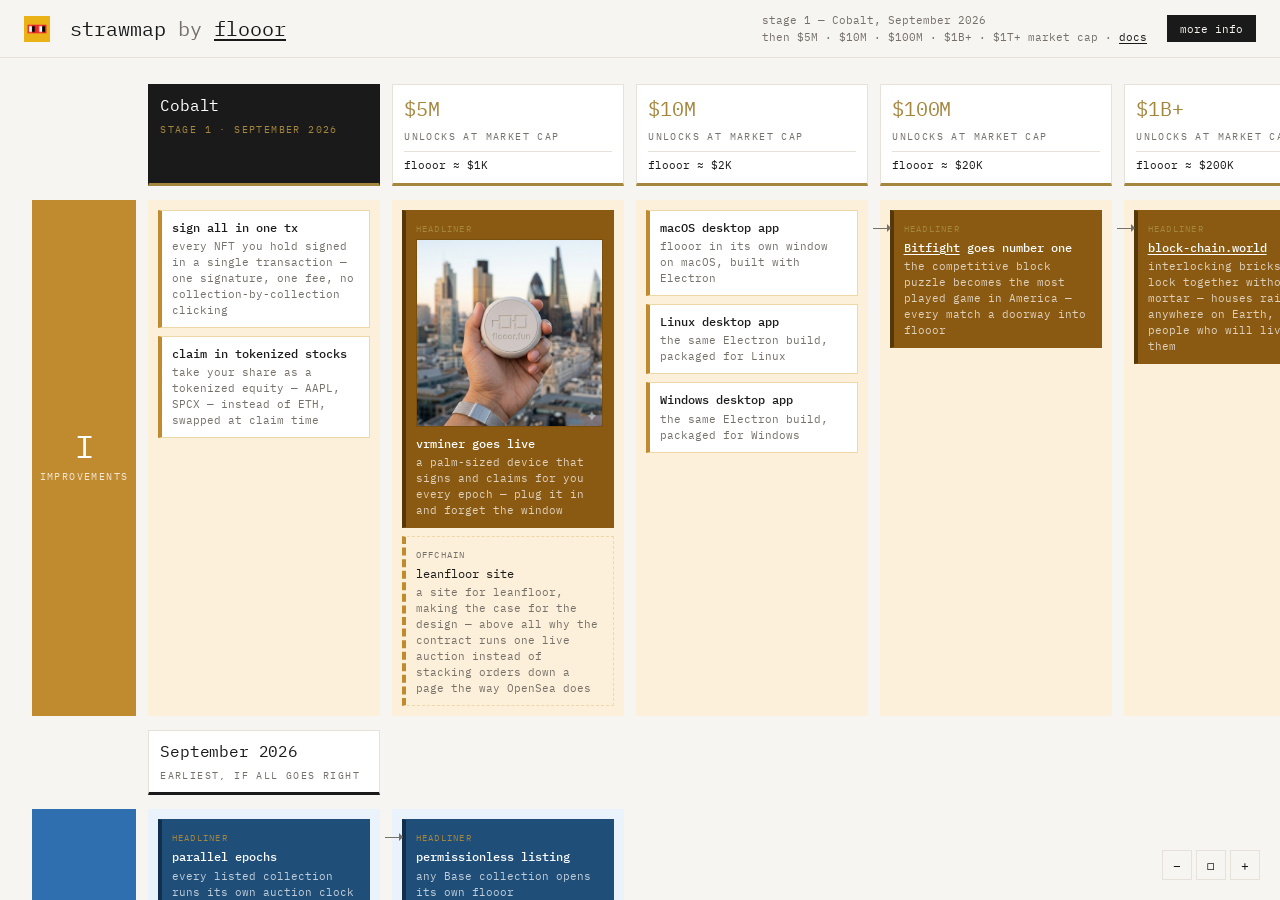
==== commit c7ada8cd: "Head the Robinhood row, drop November from Base The Robinhood row gets its own month head — Septembe" ====
--- a/index.html
+++ b/index.html
@@ -145,6 +145,7 @@
 
     /* ── Month band — same treatment as the stage heads ── */
     .col-head.is-month { align-self: end; }
+    .col-head.is-month-r { grid-column: 2; grid-row: 5; }
 
     /* ── Row labels ── */
     .row-label {
@@ -169,7 +170,7 @@
       background: var(--r-chip);
       color: #1a1a1a;
       grid-column: 1;
-      grid-row: 5;
+      grid-row: 6;
     }
     .row-label--r .what { color: rgba(26, 26, 26, 0.68); }
     .row-label--i { background: var(--i-chip); }
@@ -183,7 +184,7 @@
       position: relative;
     }
     .cell--l { background: var(--l-band); }
-    .cell--r { background: var(--r-band); grid-row: 5; }
+    .cell--r { background: var(--r-band); grid-row: 6; }
     .cell--i { background: var(--i-band); }
 
     /* ── Boxes ── */
@@ -261,11 +262,11 @@
     .row-label--n {
       background: #111;
       grid-column: 1;
-      grid-row: 6;
+      grid-row: 7;
     }
     .nsband {
       grid-column: 2 / span 6;
-      grid-row: 6;
+      grid-row: 7;
       background: #111;
       padding: 12px;
       display: flex;
@@ -303,11 +304,11 @@
     .row-label--t {
       background: #1a1a1a;
       grid-column: 1;
-      grid-row: 7;
+      grid-row: 8;
     }
     .tasksband {
       grid-column: 2 / span 6;
-      grid-row: 7;
+      grid-row: 8;
       background: #1a1a1a;
       padding: 12px;
       display: flex;
@@ -563,7 +564,6 @@
         </div>
         <div class="cell cell--i">
           <div class="box"><span class="t"><a href="https://omgbbqhaxx.github.io/nounfusor/" target="_blank">nounfusor</a></span><span class="n">deuterium nuclear fusion reactor infrastructure for everyone, switched on</span></div>
-          <div class="box box--head box--dep"><span class="tag">headliner</span><span class="t">intercontinental rocket shipping</span><span class="n">reusable rockets moving freight continent to continent — land, refuel, fly again the same day</span></div>
         </div>
 
         <!-- ── month band, between the two layers ── -->
@@ -572,14 +572,11 @@
           <div class="name">September 2026</div>
           <div class="date">earliest, if all goes right</div>
         </div>
-        <div class="col-head is-month">
-          <div class="name">November 2026</div>
-          <div class="date">earliest, if all goes right</div>
-        </div>
         <div class="corner"></div>
         <div class="corner"></div>
         <div class="corner"></div>
         <div class="corner"></div>
+        <div class="corner"></div>
 
         <!-- ── B — base listings layer ── -->
         <div class="row-label row-label--l">
@@ -597,6 +594,12 @@
           <div class="box box--off"><span class="tag">offchain</span><span class="t">listing review queue</span><span class="n">spam and copymint filtering</span></div>
         </div>
 
+
+        <!-- ── month head above the robinhood row ── -->
+        <div class="col-head is-month is-month-r">
+          <div class="name">September 2026</div>
+          <div class="date">earliest, if all goes right</div>
+        </div>
 
         <!-- ── R — robinhood layer ── -->
         <div class="row-label row-label--r">
@@ -737,8 +740,8 @@
       <dd>
         <p>The furthest things the protocol could pay for. At $1T+ the vault is holding a century of daily flow
         rather than a season's, and the column asks what a floor that large is actually good for:
-        <a href="https://omgbbqhaxx.github.io/nounfusor/" target="_blank">nounfusor</a>, deuterium fusion reactor
-        infrastructure for everyone, and intercontinental shipping on reusable rockets — freight moved continent to continent, the rocket landed, refuelled and flown again the same day.</p>
+        <a href="https://omgbbqhaxx.github.io/nounfusor/" target="_blank">nounfusor</a> — deuterium fusion reactor
+        infrastructure for everyone.</p>
         <p>It is deliberately far out. That is what the last column is for.</p>
       </dd>
 
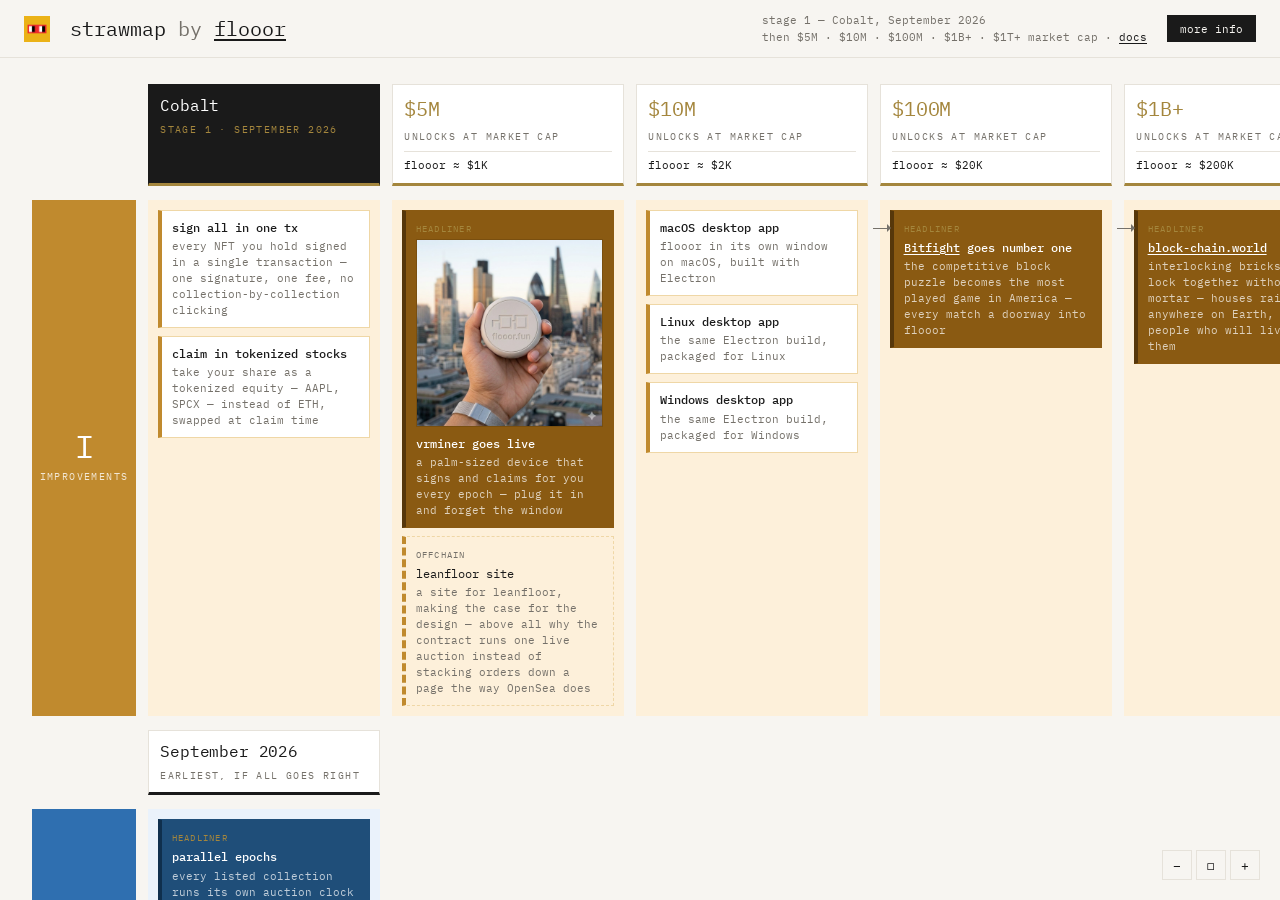
==== commit 9b303614: "Empty the $5M base listings, label the R row robinhood listings Permissionless listing, bid escrow a" ====
--- a/index.html
+++ b/index.html
@@ -588,11 +588,6 @@
           <div class="box"><span class="t">guarded sign &amp; claim</span><span class="n">pre-flight simulation, decoded reverts</span></div>
           <div class="box"><span class="t">anti-snipe extension</span><span class="n">late bid pushes settlement by a few minutes</span></div>
         </div>
-        <div class="cell cell--l">
-          <div class="box box--head box--dep"><span class="tag">headliner</span><span class="t">permissionless listing</span><span class="n">any Base collection opens its own flooor</span></div>
-          <div class="box"><span class="t">bid escrow &amp; auto-refund</span><span class="n">outbid funds return in the same tx</span></div>
-          <div class="box box--off"><span class="tag">offchain</span><span class="t">listing review queue</span><span class="n">spam and copymint filtering</span></div>
-        </div>
 
 
         <!-- ── month head above the robinhood row ── -->
@@ -604,7 +599,7 @@
         <!-- ── R — robinhood layer ── -->
         <div class="row-label row-label--r">
           <div class="letter">R</div>
-          <div class="what">robinhood</div>
+          <div class="what">robinhood listings</div>
         </div>
         <div class="cell cell--r">
           <div class="box box--head"><span class="tag">headliner</span><span class="t">robinhood tokenized stocks</span><span class="n">the equities behind a claim — AAPL, SPCX and the rest — sourced as Robinhood tokenized stock</span></div>
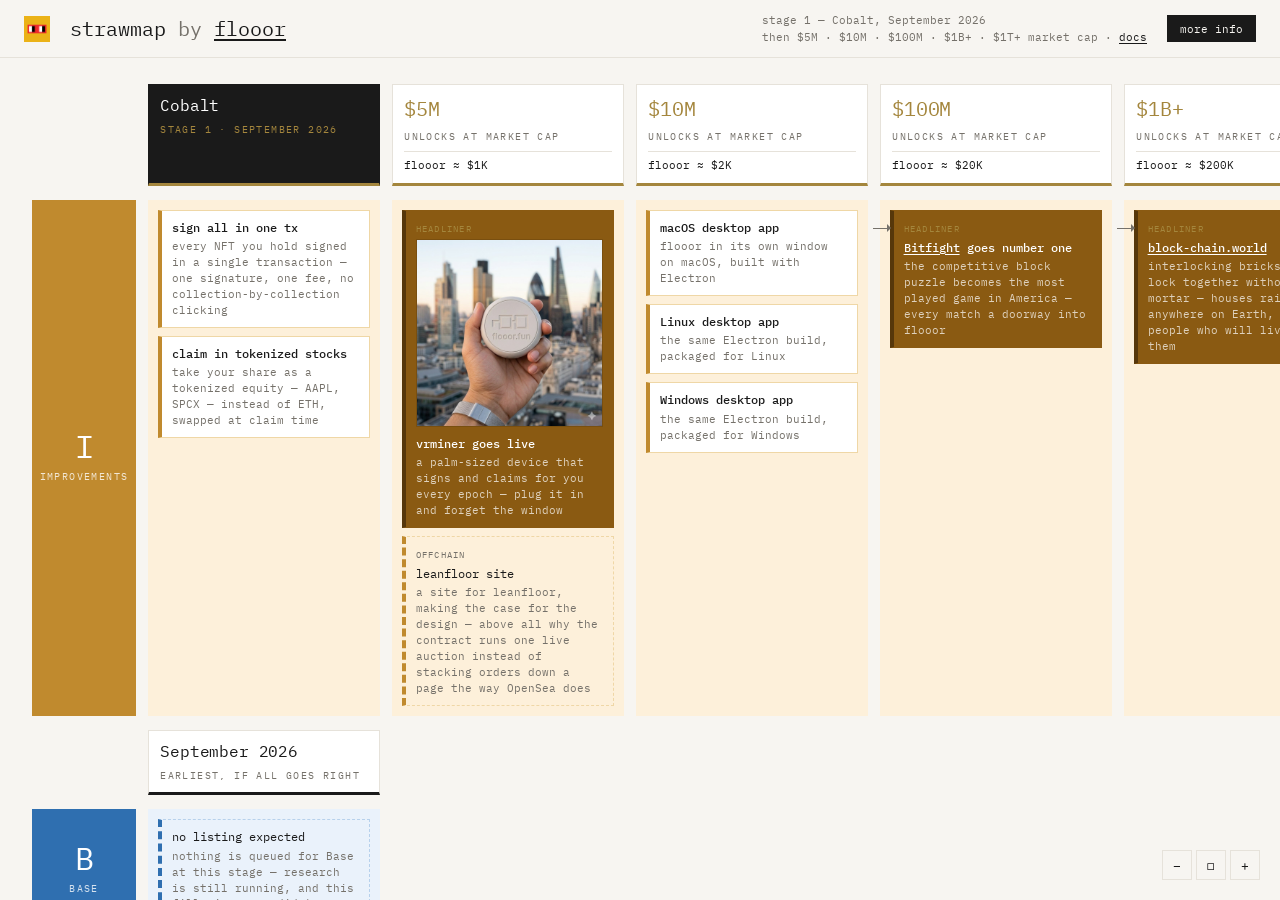
==== commit 9be1b1b3: "Say plainly that Base has no listing queued for Cobalt Parallel epochs and guarded sign & claim come" ====
--- a/index.html
+++ b/index.html
@@ -335,6 +335,7 @@
       color: rgba(255, 255, 255, 0.4);
     }
     .task-t { display: block; }
+    .task a { color: inherit; text-decoration: underline; text-underline-offset: 2px; }
     .task-n {
       display: block;
       margin-top: 3px;
@@ -584,9 +585,7 @@
           <div class="what">base listings</div>
         </div>
         <div class="cell cell--l">
-          <div class="box box--head"><span class="tag">headliner</span><span class="t">parallel epochs</span><span class="n">every listed collection runs its own auction clock</span></div>
-          <div class="box"><span class="t">guarded sign &amp; claim</span><span class="n">pre-flight simulation, decoded reverts</span></div>
-          <div class="box"><span class="t">anti-snipe extension</span><span class="n">late bid pushes settlement by a few minutes</span></div>
+          <div class="box box--off"><span class="t">no listing expected</span><span class="n">nothing is queued for Base at this stage — research is still running, and this fills in as candidates firm up</span></div>
         </div>
 
 
@@ -629,6 +628,18 @@
             <span class="task-t">reach the Warplets holders</span>
             <span class="task-n">cast on Farcaster so every Warplets owner knows they can sign and claim their share through flooor</span>
             <span class="task-r">reward &mdash; a cut of the epochs it brings in</span>
+          </div>
+          <div class="task">
+            <span class="box-check">&#9633;</span>
+            <span class="task-t">learn how Nouns works</span>
+            <span class="task-n">read the whole story at <a href="https://nouns.wtf" target="_blank">nouns.wtf</a> — one Noun auctioned every day forever, the treasury each sale fills, and the DAO that spends it</span>
+            <span class="task-r">reward &mdash; the context every other task assumes</span>
+          </div>
+          <div class="task">
+            <span class="box-check">&#9633;</span>
+            <span class="task-t">learn Gnars, then own one</span>
+            <span class="task-n">read what Gnars is and how it runs at <a href="https://www.gnars.com/" target="_blank">gnars.com</a>, then win one through flooor — the task is not done until a Gnar is in your wallet</span>
+            <span class="task-r">reward &mdash; a seat at the Gnars clock, and its daily share</span>
           </div>
         </div>
       </div>
